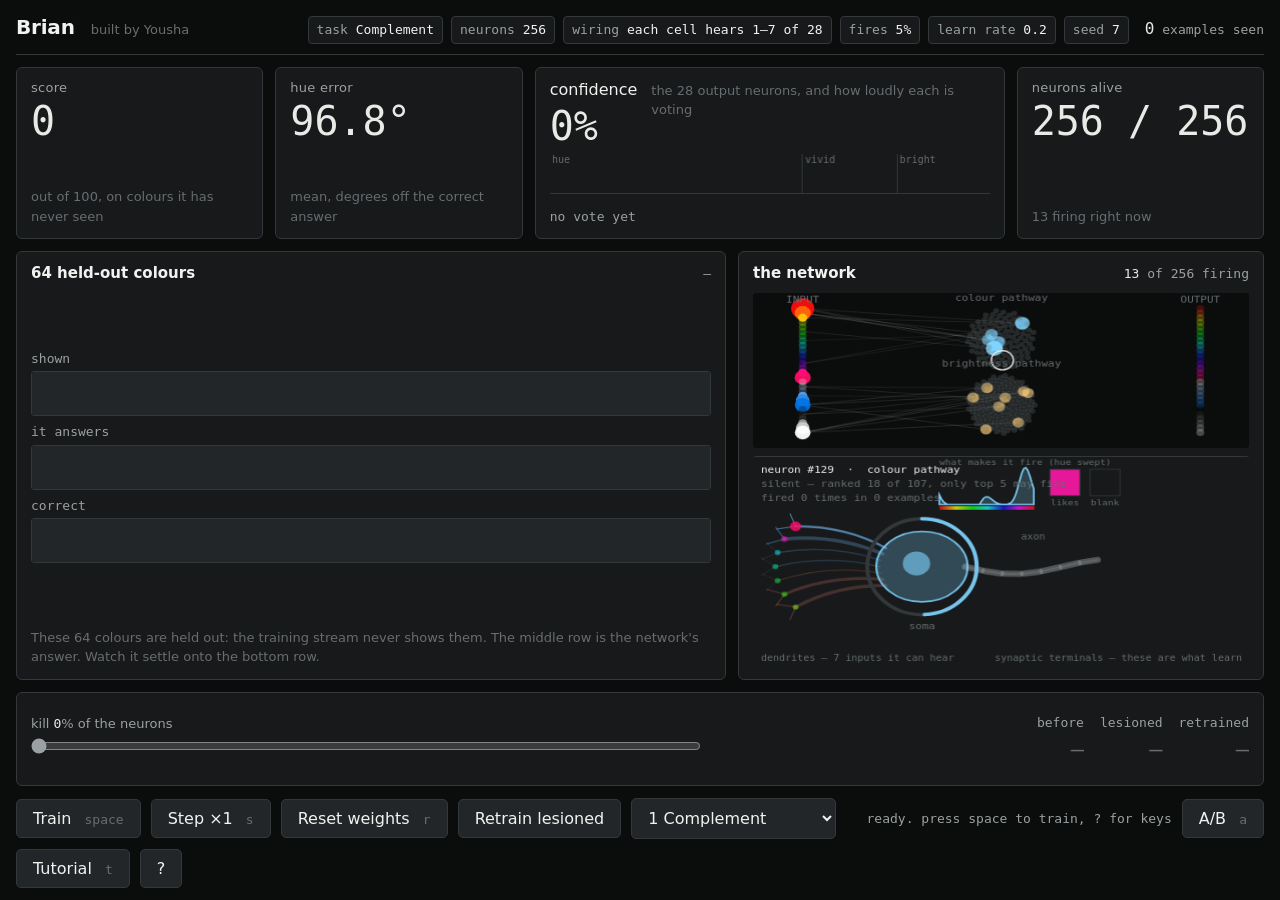
==== build-a-brain/presenter.html @ 02582eca "phase 1: presenter shell, shared.js extraction, verifier rewrite New presenter.html, presenter.css, " ====
<!DOCTYPE html>
<html lang="en">
<head>
<meta charset="UTF-8">
<meta name="viewport" content="width=device-width, initial-scale=1.0">
<title>Presenter</title>
<link rel="stylesheet" href="presenter.css">
</head>
<body>

<div id="shell">

  <header id="hdr">
    <h1 id="pBrainName">Brain</h1>
    <span class="owner" id="pOwner"></span>
    <div class="cfgstrip" id="pConfig"></div>
    <div id="pCounter"><b id="pSteps">0</b> examples seen</div>
  </header>

  <section id="metrics">
    <div class="card" id="scoreCard">
      <label for="mScore">score</label>
      <div class="metric" id="mScore">&mdash;</div>
      <div class="sub">out of 100, on colours it has never seen</div>
    </div>

    <div class="card" id="hueCard">
      <label>hue error</label>
      <div class="metric" id="mHue">&mdash;</div>
      <div class="sub">mean, degrees off the correct answer</div>
    </div>

    <div class="card" id="confCard">
      <div class="conftop">
        <div>
          <label>confidence</label>
          <div class="metric" id="mConf">&mdash;</div>
        </div>
        <div class="sub" style="margin:0" id="confHint">
          the 28 output neurons, and how loudly each is voting
        </div>
      </div>
      <canvas id="votes"></canvas>
      <div class="mono" id="mMode">&mdash;</div>
    </div>

    <div class="card" id="aliveCard">
      <label>neurons alive</label>
      <div class="metric" id="mAlive">&mdash;</div>
      <div class="sub" id="mFiring">&mdash;</div>
    </div>
  </section>

  <main id="main">

    <section id="gridPane">
      <div class="panehead">
        <h2>64 held-out colours</h2>
        <div class="mono" id="gridErr">&mdash;</div>
      </div>
      <div id="grid">
        <div class="gridrow"><label>shown</label><div class="strip" id="stripIn"></div></div>
        <div class="gridrow"><label id="labSays">it answers</label><div class="strip" id="stripGot"></div></div>
        <div class="gridrow"><label>correct</label><div class="strip" id="stripWant"></div></div>
      </div>
      <p class="note" id="gridNote">
        These 64 colours are held out: the training stream never shows them.
        The middle row is the network's answer. Watch it settle onto the bottom row.
      </p>
    </section>

    <section id="cellPane">
      <div class="panehead">
        <h2>the network</h2>
        <div class="mono" id="fireNote">&mdash;</div>
      </div>
      <canvas id="net"></canvas>
      <canvas id="cell"></canvas>
    </section>

  </main>

  <section id="controls">
    <div class="lesionwrap">
      <label for="pLesion">kill <b id="pLesLabel">0</b>% of the neurons</label>
      <input type="range" id="pLesion" min="0" max="95" step="5" value="0">
    </div>
    <svg id="lesionChart" width="300" height="72" role="img"
         aria-label="score against percentage of neurons killed"></svg>
    <div class="triple">
      <div><label>before</label><span id="sBefore" class="pending">&mdash;</span></div>
      <div><label>lesioned</label><span id="sAfter" class="pending">&mdash;</span></div>
      <div><label>retrained</label><span id="sRetrain" class="pending">&mdash;</span></div>
    </div>
  </section>

  <nav id="buttons">
    <button id="pTrain">Train <kbd>space</kbd></button>
    <button id="pStep">Step &times;1 <kbd>s</kbd></button>
    <button id="pReset">Reset weights <kbd>r</kbd></button>
    <button id="pRetrain">Retrain lesioned</button>
    <select id="pRelation" aria-label="which relation to learn"></select>
    <span class="spacer"></span>
    <span id="status"></span>
    <button id="pAB" aria-pressed="false">A/B <kbd>a</kbd></button>
    <button id="pTour">Tutorial <kbd>t</kbd></button>
    <button id="pHelp" aria-label="keyboard shortcuts">? </button>
  </nav>

</div>

<div id="help" class="overlay" hidden>
  <div class="sheet">
    <h2>Keyboard</h2>
    <div class="keys" id="keyList"></div>
    <p class="note">
      Everything on screen is read straight out of the running network.
      Nothing is a mock-up and nothing is pre-recorded.
    </p>
  </div>
</div>

<script src="colors.js"></script>
<script src="brain.js"></script>
<script src="config.js"></script>
<script src="shared.js"></script>
<script src="viz.js"></script>
<script src="neuronview.js"></script>
<script src="presenter.js"></script>
</body>
</html>
---- build-a-brain/presenter.css ----
/* ============================================================
   presenter.css — the conference shell.

   The subject under test is colour, so the interface has no hue in
   it anywhere. Every colour you see on this page is either a
   swatch of data or a neuron drawn by viz.js. The chrome itself is
   grey, on purpose: any accent hue would sit next to the colours
   being judged and make the demo lie.

   Reference is a lab instrument readout, not a dashboard.
   ============================================================ */

:root {
  --ink-0: #0B0C0C;   /* page */
  --ink-1: #17191A;   /* panel */
  --ink-2: #232628;   /* raised */
  --rule:  #33383B;   /* hairline */
  --text-hi:  #F2F3F1;
  --text-mid: #9BA1A3;
  --text-lo:  #676D70;
  --signal:   #E8EAE6;   /* live values only */

  --sans: -apple-system, "Segoe UI", system-ui, sans-serif;
  --mono: ui-monospace, "SF Mono", Menlo, Consolas, monospace;

  /* Sized for a projector at twelve metres. Nothing below 13px. */
  --t-metric: 40px;
  --t-title:  15px;
  --t-body:   16px;
  --t-meta:   13px;

  --gap: 12px;
}

* { box-sizing: border-box; }

html, body {
  margin: 0;
  height: 100%;
  overflow: hidden;              /* no scrollbar, ever */
}

body {
  background: var(--ink-0);
  color: var(--text-hi);
  font-family: var(--sans);
  font-size: var(--t-body);
  line-height: 1.5;
  -webkit-font-smoothing: antialiased;
}

/* Every number is monospace so it stops jittering as it updates.
   That is functional, not decorative. */
.mono, .metric, .num {
  font-family: var(--mono);
  font-variant-numeric: tabular-nums;
}

/* ---- the one screen -------------------------------------- */

#shell {
  height: 100vh;
  display: grid;
  grid-template-rows: auto auto minmax(0, 1fr) auto auto;
  gap: var(--gap);
  padding: var(--gap) 16px;
}

/* ---- header ---------------------------------------------- */

#hdr {
  display: flex;
  align-items: baseline;
  gap: 16px;
  padding-bottom: 10px;
  border-bottom: 1px solid var(--rule);
  min-height: 0;
}

#hdr h1 {
  font-size: 20px;
  font-weight: 600;
  margin: 0;
  letter-spacing: -0.01em;
}

#hdr .owner {
  font-size: var(--t-meta);
  color: var(--text-lo);
}

.cfgstrip {
  display: flex;
  gap: 8px;
  flex-wrap: wrap;
  margin-left: auto;
  align-items: baseline;
}

.chip {
  font-family: var(--mono);
  font-size: var(--t-meta);
  color: var(--text-mid);
  background: var(--ink-1);
  border: 1px solid var(--rule);
  border-radius: 4px;
  padding: 3px 8px;
  white-space: nowrap;
}

.chip b {
  color: var(--text-hi);
  font-weight: 500;
}

.chip.live b { color: var(--signal); }

#pCounter {
  font-family: var(--mono);
  font-size: var(--t-meta);
  color: var(--text-mid);
  white-space: nowrap;
}

#pCounter b {
  color: var(--signal);
  font-weight: 500;
  font-size: var(--t-body);
}

/* ---- metric row ------------------------------------------ */

#metrics {
  display: grid;
  grid-template-columns: 1fr 1fr 1.9fr 1fr;
  gap: var(--gap);
  min-height: 0;
}

.card {
  background: var(--ink-1);
  border: 1px solid var(--rule);
  border-radius: 6px;
  padding: 10px 14px 12px;
  display: flex;
  flex-direction: column;
  min-width: 0;
}

.card > label {
  font-size: var(--t-meta);
  color: var(--text-mid);
  text-transform: lowercase;
  letter-spacing: 0.02em;
  display: block;
}

.metric {
  font-size: var(--t-metric);
  line-height: 1.1;
  color: var(--signal);
  font-weight: 500;
  margin-top: 2px;
}

.card .sub {
  font-size: var(--t-meta);
  color: var(--text-lo);
  margin-top: auto;
}

/* The confidence card carries the vote distribution, which is the
   most important panel in the talk, so it gets the extra width. */

#confCard { position: relative; }

#confCard .conftop {
  display: flex;
  align-items: baseline;
  gap: 14px;
}

/* Explicit height. A canvas with no CSS height falls back to its
   150px intrinsic attribute height, which silently inflates the
   whole metric row. */
#votes {
  width: 100%;
  height: 50px;
  flex: none;
  display: block;
  margin: 6px 0 3px;
}

#mMode {
  font-size: var(--t-meta);
  color: var(--text-mid);
}

/* ---- main row -------------------------------------------- */

#main {
  display: grid;
  grid-template-columns: 1.35fr 1fr;
  gap: var(--gap);
  min-height: 0;
}

#gridPane, #cellPane {
  background: var(--ink-1);
  border: 1px solid var(--rule);
  border-radius: 6px;
  padding: 10px 14px 12px;
  display: flex;
  flex-direction: column;
  min-height: 0;
  min-width: 0;
}

.panehead {
  display: flex;
  align-items: baseline;
  justify-content: space-between;
  gap: 12px;
  margin-bottom: 8px;
}

.panehead h2 {
  font-size: var(--t-title);
  font-weight: 550;
  margin: 0;
  color: var(--text-hi);
}

.panehead .mono {
  font-size: var(--t-meta);
  color: var(--text-mid);
}

.panehead .mono b {
  color: var(--signal);
  font-weight: 500;
}

.note {
  font-size: var(--t-meta);
  color: var(--text-lo);
  margin: 8px 0 0;
  line-height: 1.5;
}

/* ---- the prediction grid: the signature element ---------- */

#grid {
  display: flex;
  flex-direction: column;
  gap: 6px;
  min-height: 0;
  flex: 1;
  justify-content: center;
}

.gridrow { min-height: 0; }

.gridrow > label {
  font-size: var(--t-meta);
  color: var(--text-mid);
  font-family: var(--mono);
  display: block;
  margin-bottom: 3px;
}

.strip {
  display: grid;
  grid-template-columns: repeat(64, 1fr);
  height: clamp(34px, 5vh, 58px);
  border: 1px solid var(--rule);
  border-radius: 3px;
  overflow: hidden;
}

.strip i {
  display: block;
  background: var(--ink-2);
}

/* Convergence should read as settling, not flickering. */
@media (prefers-reduced-motion: no-preference) {
  .strip i { transition: background-color 300ms linear; }
}

/* ---- the network pane ------------------------------------ */

#net {
  width: 100%;
  flex: 1;
  min-height: 120px;
  display: block;
  cursor: pointer;
  border-radius: 3px;
}

/* The single-cell view carries a lot of small labels, so it gets the
   larger share and a floor it cannot be squeezed below. */
#cell {
  width: 100%;
  flex: 1.35;
  min-height: 200px;
  display: block;
  border-top: 1px solid var(--rule);
  margin-top: 8px;
  border-radius: 3px;
}

/* ---- control row: lesion --------------------------------- */

#controls {
  background: var(--ink-1);
  border: 1px solid var(--rule);
  border-radius: 6px;
  padding: 10px 14px;
  display: grid;
  grid-template-columns: minmax(240px, 1.2fr) auto auto;
  gap: 18px;
  align-items: center;
  min-height: 0;
}

.lesionwrap > label {
  font-size: var(--t-meta);
  color: var(--text-mid);
  display: block;
  margin-bottom: 2px;
}

.lesionwrap label b {
  font-family: var(--mono);
  color: var(--signal);
  font-weight: 500;
}

input[type=range] {
  width: 100%;
  margin: 0;
  accent-color: var(--text-mid);   /* grey, not a hue */
  height: 22px;
}

#lesionChart { display: block; }

.triple {
  display: flex;
  gap: 16px;
  font-family: var(--mono);
  font-size: var(--t-meta);
}

.triple div { text-align: right; }

.triple label {
  display: block;
  color: var(--text-mid);
  font-size: var(--t-meta);
}

.triple span {
  color: var(--signal);
  font-size: 22px;
}

.triple .pending { color: var(--text-lo); }

/* ---- button row ------------------------------------------ */

#buttons {
  display: flex;
  gap: 10px;
  align-items: center;
  flex-wrap: wrap;
}

button, select {
  font-family: var(--sans);
  font-size: var(--t-body);
  color: var(--text-hi);
  background: var(--ink-2);
  border: 1px solid var(--rule);
  border-radius: 5px;
  padding: 9px 16px;
  cursor: pointer;
  line-height: 1.2;
}

button kbd {
  font-family: var(--mono);
  font-size: var(--t-meta);
  color: var(--text-lo);
  margin-left: 8px;
}

button[aria-pressed="true"] {
  background: var(--signal);
  color: var(--ink-0);
  border-color: var(--signal);
}

button[aria-pressed="true"] kbd { color: var(--ink-0); opacity: 0.65; }

button:disabled { opacity: 0.4; cursor: default; }

select { padding: 9px 12px; }

/* He will be driving this without looking at the trackpad, so the
   focus ring has to be unmissable and must never be suppressed. */
:focus { outline: none; }
:focus-visible,
input[type=range]:focus,
button:focus-visible,
select:focus-visible,
a:focus-visible {
  outline: 2px solid var(--signal);
  outline-offset: 2px;
}
.forced-focus {
  outline: 2px solid var(--signal);
  outline-offset: 2px;
}

.spacer { flex: 1; }

/* ---- overlays -------------------------------------------- */

.overlay {
  position: fixed;
  inset: 0;
  background: rgba(11, 12, 12, 0.88);
  z-index: 60;
  display: grid;
  place-items: center;
  padding: 40px;
}

.overlay[hidden] { display: none; }

.sheet {
  background: var(--ink-1);
  border: 1px solid var(--rule);
  border-radius: 8px;
  padding: 26px 30px;
  max-width: 720px;
  width: 100%;
}

.sheet h2 {
  font-size: 18px;
  margin: 0 0 16px;
  font-weight: 550;
}

.keys {
  display: grid;
  grid-template-columns: auto 1fr;
  gap: 8px 18px;
  align-items: baseline;
}

.keys kbd {
  font-family: var(--mono);
  font-size: var(--t-body);
  background: var(--ink-2);
  border: 1px solid var(--rule);
  border-radius: 4px;
  padding: 2px 9px;
  color: var(--signal);
  justify-self: start;
  white-space: nowrap;
}

.keys span { color: var(--text-mid); font-size: var(--t-body); }

.sheet .note { margin-top: 18px; }

/* ---- status line ----------------------------------------- */

#status {
  font-family: var(--mono);
  font-size: var(--t-meta);
  color: var(--text-mid);
  margin-left: 4px;
  white-space: nowrap;
  overflow: hidden;
  text-overflow: ellipsis;
  max-width: 40ch;
}
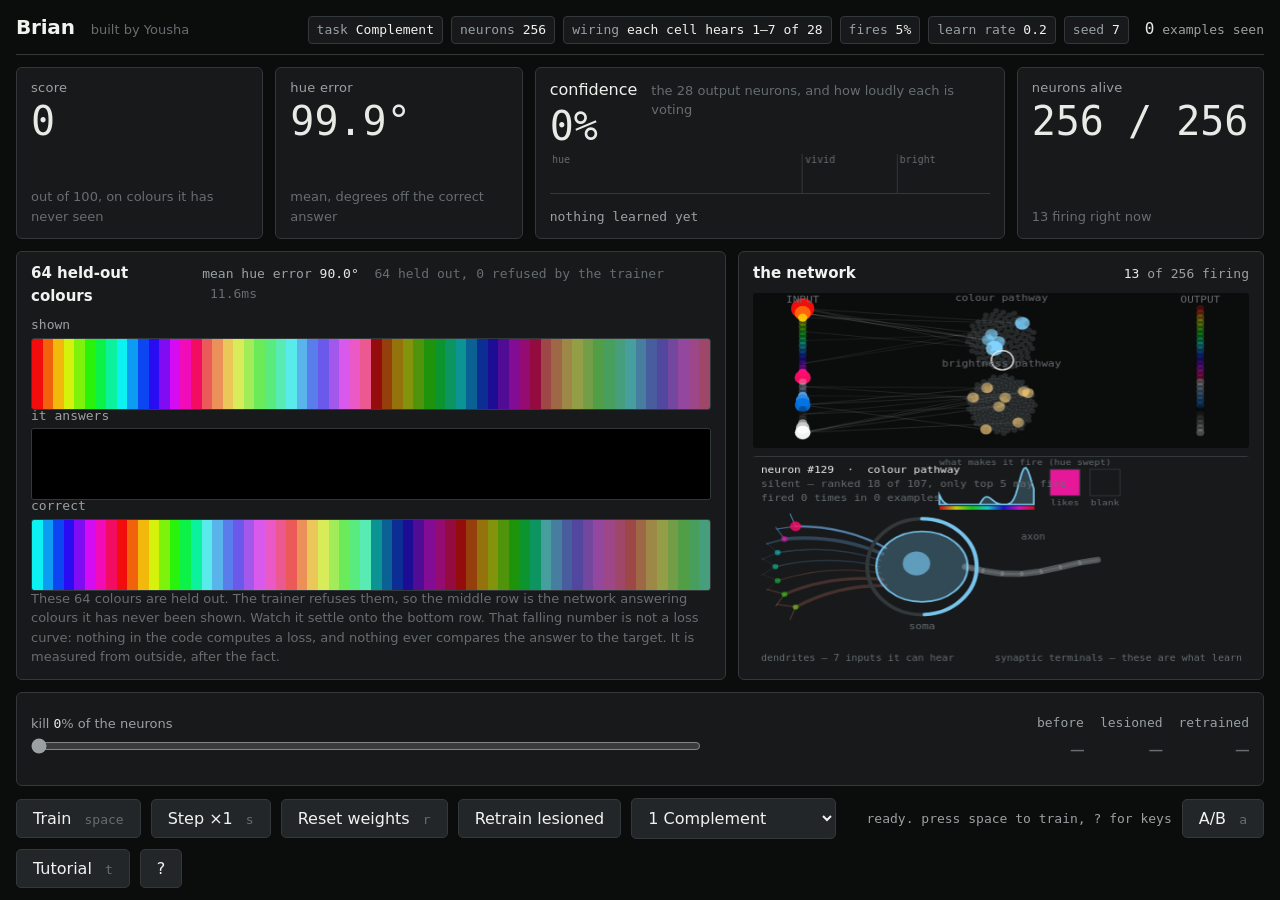
==== commit c30d7f8c: "phase 3: held-out prediction grid New probes.js: 64 fixed colours, 16 hues at four vividness and bri" ====
--- a/build-a-brain/presenter.html
+++ b/build-a-brain/presenter.html
@@ -64,8 +64,11 @@
         <div class="gridrow"><label>correct</label><div class="strip" id="stripWant"></div></div>
       </div>
       <p class="note" id="gridNote">
-        These 64 colours are held out: the training stream never shows them.
-        The middle row is the network's answer. Watch it settle onto the bottom row.
+        These 64 colours are held out. The trainer refuses them, so the middle row
+        is the network answering colours it has never been shown. Watch it settle
+        onto the bottom row. That falling number is not a loss curve: nothing in
+        the code computes a loss, and nothing ever compares the answer to the
+        target. It is measured from outside, after the fact.
       </p>
     </section>
 
@@ -124,6 +127,7 @@
 <script src="brain.js"></script>
 <script src="config.js"></script>
 <script src="shared.js"></script>
+<script src="probes.js"></script>
 <script src="viz.js"></script>
 <script src="neuronview.js"></script>
 <script src="presenter.js"></script>
--- a/build-a-brain/presenter.css
+++ b/build-a-brain/presenter.css
@@ -272,7 +272,7 @@
 .strip {
   display: grid;
   grid-template-columns: repeat(64, 1fr);
-  height: clamp(34px, 5vh, 58px);
+  height: clamp(40px, 8vh, 92px);
   border: 1px solid var(--rule);
   border-radius: 3px;
   overflow: hidden;
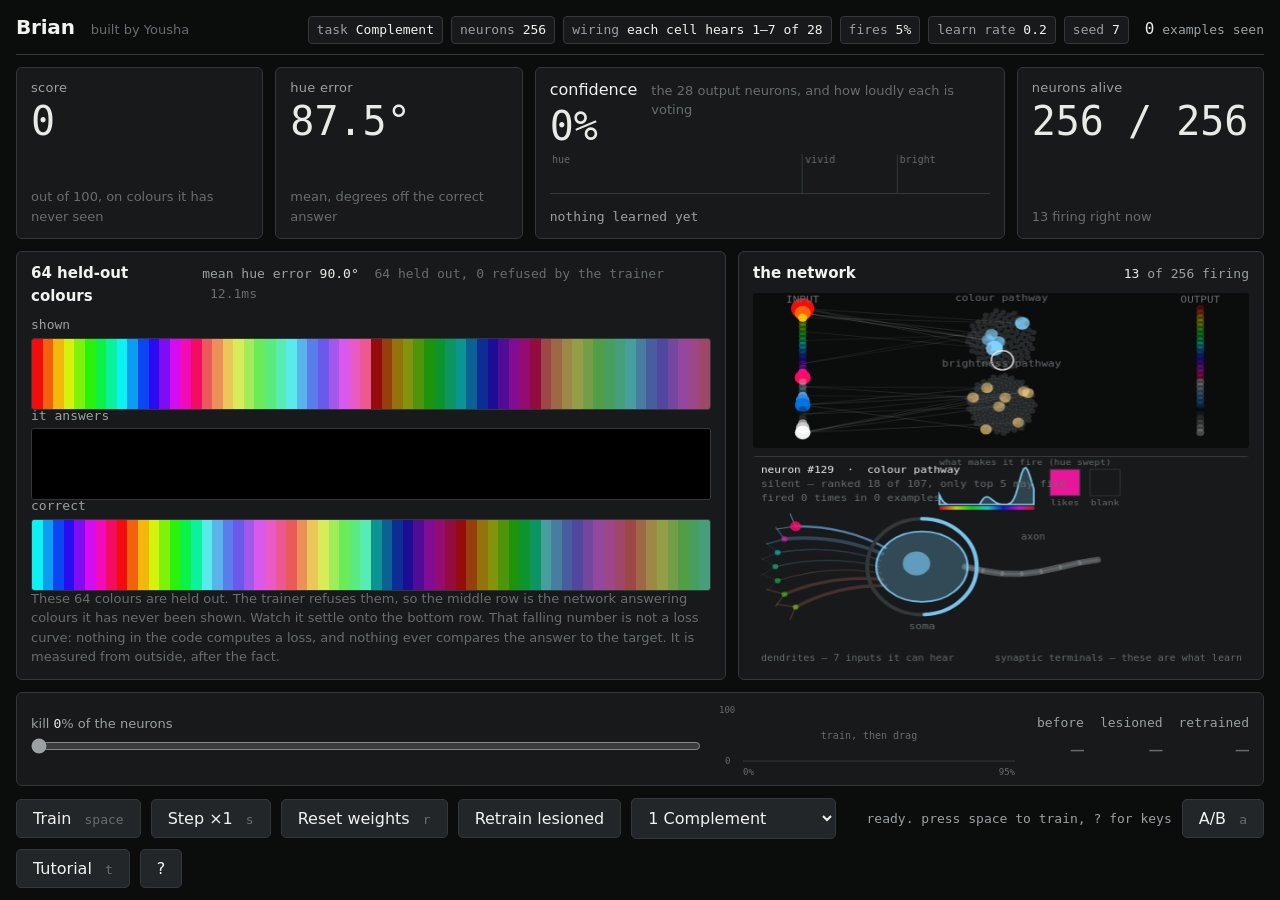
==== commit e87d502e: "phase 5: the twelve-stop guided tutorial New tour.js holding the content as a plain data array, and " ====
--- a/build-a-brain/presenter.html
+++ b/build-a-brain/presenter.html
@@ -123,6 +123,34 @@
   </div>
 </div>
 
+<!-- The tutorial spotlight: four rects around the hole rather than a
+     very large box-shadow, which breaks down at the viewport edges,
+     and several of these targets sit in corners. Four rects rather
+     than an SVG mask because the mask composited to nothing in
+     Chromium here and four rects are exactly computable. -->
+<svg id="spot" hidden aria-hidden="true">
+  <rect class="shade" id="spotTop"/>
+  <rect class="shade" id="spotBottom"/>
+  <rect class="shade" id="spotLeft"/>
+  <rect class="shade" id="spotRight"/>
+  <rect id="spotRing" rx="6"/>
+</svg>
+
+<div id="tourCard" hidden role="dialog" aria-label="tutorial">
+  <h3 id="tourTitle"></h3>
+  <p id="tourBody"></p>
+  <pre id="tourCode" class="mono" hidden></pre>
+  <div class="tourfoot">
+    <span class="mono" id="tourProgress">1 / 12</span>
+    <span class="mono" id="tourBusy" hidden>training…</span>
+    <span class="spacer"></span>
+    <button id="tourNarrate" aria-pressed="false">Narrate</button>
+    <button id="tourBack">Back</button>
+    <button id="tourNext">Next</button>
+    <button id="tourQuit">Esc</button>
+  </div>
+</div>
+
 <script src="colors.js"></script>
 <script src="brain.js"></script>
 <script src="config.js"></script>
@@ -130,6 +158,8 @@
 <script src="probes.js"></script>
 <script src="viz.js"></script>
 <script src="neuronview.js"></script>
+<script src="tour.js"></script>
+<script src="tour-ui.js"></script>
 <script src="presenter.js"></script>
 </body>
 </html>
--- a/build-a-brain/presenter.css
+++ b/build-a-brain/presenter.css
@@ -491,3 +491,104 @@
   text-overflow: ellipsis;
   max-width: 40ch;
 }
+
+/* ---- the tutorial ---------------------------------------- */
+
+#spot {
+  position: fixed;
+  inset: 0;
+  width: 100vw;
+  height: 100vh;
+  z-index: 70;
+  cursor: pointer;
+}
+
+#spot[hidden] { display: none; }
+
+.shade {
+  fill: #0B0C0C;
+  fill-opacity: 0.72;
+}
+
+#spotRing {
+  fill: none;
+  stroke: var(--rule);
+  stroke-width: 1;
+}
+
+@media (prefers-reduced-motion: no-preference) {
+  .shade, #spotRing {
+    transition: x 240ms ease, y 240ms ease, width 240ms ease, height 240ms ease;
+  }
+}
+
+#tourCard {
+  position: fixed;
+  z-index: 80;
+  width: 460px;
+  max-width: calc(100vw - 24px);
+  background: var(--ink-1);
+  border: 1px solid var(--rule);
+  border-radius: 8px;
+  padding: 20px 22px 16px;
+  box-shadow: 0 18px 48px rgba(0, 0, 0, 0.55);
+}
+
+#tourCard[hidden] { display: none; }
+
+#tourCard h3 {
+  font-size: 18px;
+  font-weight: 600;
+  margin: 0 0 10px;
+  color: var(--text-hi);
+  line-height: 1.35;
+}
+
+/* Sixty characters is the readable maximum, and it is also what
+   stops the card growing wider than the thing it points at. */
+#tourCard p {
+  font-size: var(--t-body);
+  line-height: 1.5;
+  color: var(--text-mid);
+  margin: 0;
+  max-width: 60ch;
+}
+
+#tourCode {
+  font-family: var(--mono);
+  font-size: var(--t-meta);
+  color: var(--signal);
+  background: var(--ink-0);
+  border: 1px solid var(--rule);
+  border-radius: 4px;
+  padding: 8px 10px;
+  margin: 12px 0 0;
+  overflow-x: auto;
+  white-space: pre;
+}
+
+#tourCode[hidden] { display: none; }
+
+.tourfoot {
+  display: flex;
+  align-items: center;
+  gap: 8px;
+  margin-top: 16px;
+  padding-top: 12px;
+  border-top: 1px solid var(--rule);
+}
+
+.tourfoot .mono {
+  font-size: var(--t-meta);
+  color: var(--text-lo);
+}
+
+#tourBusy { color: var(--signal); }
+#tourBusy[hidden] { display: none; }
+
+.tourfoot button {
+  padding: 7px 14px;
+  font-size: var(--t-meta);
+}
+
+#tourNext { background: var(--signal); color: var(--ink-0); border-color: var(--signal); }
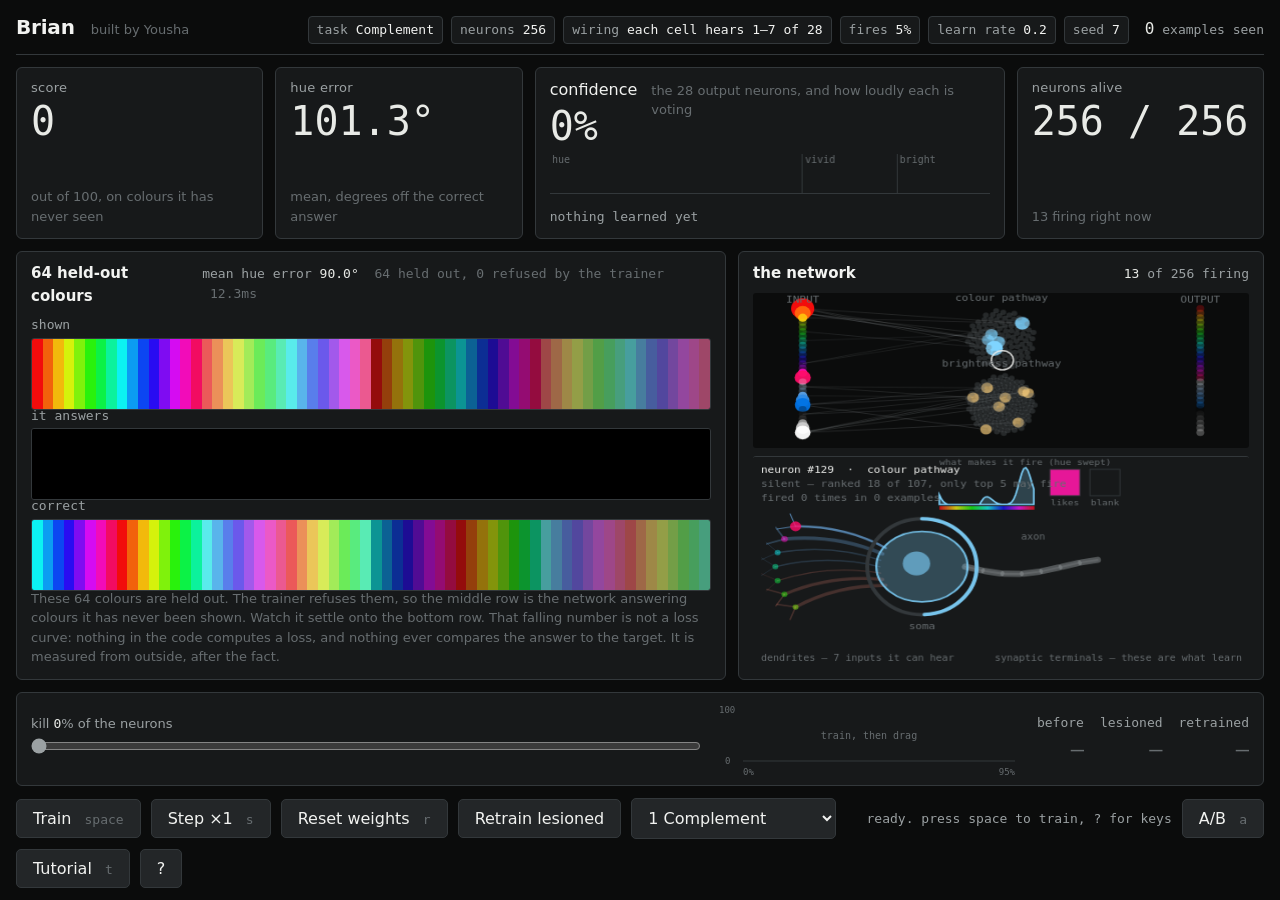
==== commit b01e3e81: "phase 6: A/B split screen with a shared example stream New ab.js. Two brains, one config difference," ====
--- a/build-a-brain/presenter.html
+++ b/build-a-brain/presenter.html
@@ -83,6 +83,19 @@
 
   </main>
 
+  <section id="ab" hidden>
+    <div class="abbar">
+      <select id="abPreset" aria-label="which comparison to run"></select>
+      <button id="abRun">Run both</button>
+      <button id="abReset">Reset both</button>
+      <span class="mono" id="abStream"></span>
+      <span class="mono"><b id="abCount">0</b> fed</span>
+      <span class="spacer"></span>
+      <span class="mono" id="abNote"></span>
+    </div>
+    <div id="abCols"></div>
+  </section>
+
   <section id="controls">
     <div class="lesionwrap">
       <label for="pLesion">kill <b id="pLesLabel">0</b>% of the neurons</label>
@@ -158,6 +171,7 @@
 <script src="probes.js"></script>
 <script src="viz.js"></script>
 <script src="neuronview.js"></script>
+<script src="ab.js"></script>
 <script src="tour.js"></script>
 <script src="tour-ui.js"></script>
 <script src="presenter.js"></script>
--- a/build-a-brain/presenter.css
+++ b/build-a-brain/presenter.css
@@ -592,3 +592,138 @@
 }
 
 #tourNext { background: var(--signal); color: var(--ink-0); border-color: var(--signal); }
+
+/* ---- A/B mode --------------------------------------------
+   #main and #ab share grid row 3, and only one of them is ever
+   displayed. The metric row and the control row collapse to nothing
+   because an auto-sized grid row with a display:none item has no
+   height. */
+
+#hdr      { grid-row: 1; }
+#metrics  { grid-row: 2; }
+#main     { grid-row: 3; }
+#ab       { grid-row: 3; }
+#controls { grid-row: 4; }
+#buttons  { grid-row: 5; }
+
+#ab {
+  display: flex;
+  flex-direction: column;
+  gap: var(--gap);
+  min-height: 0;
+}
+
+#ab[hidden] { display: none; }
+
+body.abmode #metrics,
+body.abmode #main,
+body.abmode #controls { display: none; }
+
+.abbar {
+  display: flex;
+  align-items: center;
+  gap: 12px;
+  flex-wrap: wrap;
+}
+
+.abbar .mono {
+  font-size: var(--t-meta);
+  color: var(--text-mid);
+}
+
+.abbar .mono b { color: var(--signal); font-weight: 500; }
+
+#abNote {
+  color: var(--text-lo);
+  text-align: right;
+}
+
+#abCols {
+  display: grid;
+  grid-template-columns: 1fr 1fr;
+  gap: var(--gap);
+  min-height: 0;
+  flex: 1;
+}
+
+.abcol {
+  background: var(--ink-1);
+  border: 1px solid var(--rule);
+  border-radius: 6px;
+  padding: 10px 14px 12px;
+  display: flex;
+  flex-direction: column;
+  gap: 8px;
+  min-width: 0;
+  min-height: 0;
+}
+
+.abhead2 {
+  display: flex;
+  align-items: baseline;
+  gap: 10px;
+}
+
+.abbadge {
+  font-family: var(--mono);
+  font-size: var(--t-body);
+  font-weight: 600;
+  color: var(--ink-0);
+  background: var(--signal);
+  border-radius: 4px;
+  padding: 1px 9px;
+}
+
+.abwhat {
+  font-size: var(--t-title);
+  color: var(--text-hi);
+}
+
+.abmets {
+  display: grid;
+  grid-template-columns: repeat(4, 1fr);
+  gap: 10px;
+}
+
+.abmet label {
+  display: block;
+  font-size: var(--t-meta);
+  color: var(--text-mid);
+}
+
+.abvalue {
+  font-size: 28px;
+  line-height: 1.15;
+  color: var(--signal);
+  font-weight: 500;
+  white-space: nowrap;
+}
+
+.abvotes {
+  width: 100%;
+  height: 44px;
+  display: block;
+}
+
+.abmode {
+  font-size: var(--t-meta);
+  color: var(--text-mid);
+}
+
+.abrow > label {
+  display: block;
+  font-family: var(--mono);
+  font-size: var(--t-meta);
+  color: var(--text-mid);
+  margin-bottom: 2px;
+}
+
+.abstrip {
+  height: clamp(34px, 7vh, 88px);
+}
+
+/* Push the three strips to the bottom of the column so it is not
+   half empty. Note this cannot be done with .abrow:first-of-type:
+   :first-of-type matches by element type, and the first div in the
+   column is the header, not a row. */
+.abmode { margin-bottom: auto; }
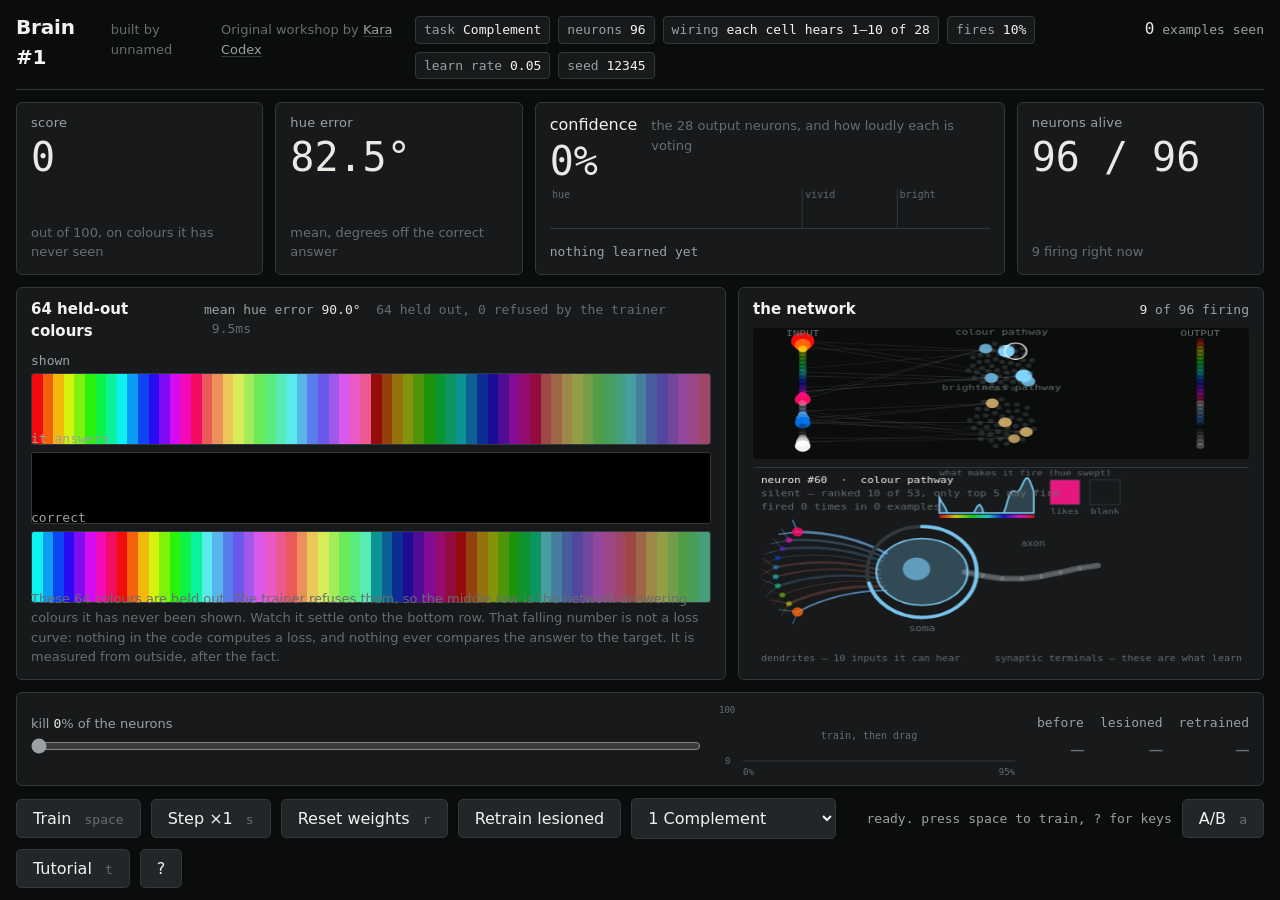
==== commit 8fd4d95a: "phase 9: attribution, licence note, upstream PR branch, docs LICENSE-NOTE.md states the position pla" ====
--- a/build-a-brain/presenter.html
+++ b/build-a-brain/presenter.html
@@ -13,6 +13,10 @@
   <header id="hdr">
     <h1 id="pBrainName">Brain</h1>
     <span class="owner" id="pOwner"></span>
+    <!-- Stays on screen for the whole talk. -->
+    <span class="credit">Original workshop by
+      <a href="https://github.com/machinesbefree/learning"
+         target="_blank" rel="noopener">Kara Codex</a></span>
     <div class="cfgstrip" id="pConfig"></div>
     <div id="pCounter"><b id="pSteps">0</b> examples seen</div>
   </header>
--- a/build-a-brain/presenter.css
+++ b/build-a-brain/presenter.css
@@ -727,3 +727,21 @@
    :first-of-type matches by element type, and the first div in the
    column is the header, not a row. */
 .abmode { margin-bottom: auto; }
+
+/* ---- attribution -----------------------------------------
+   On screen for the entire talk, quiet enough not to compete with
+   the data and legible enough to actually be read. */
+
+#hdr .credit {
+  font-size: var(--t-meta);
+  color: var(--text-lo);
+}
+
+#hdr .credit a {
+  color: var(--text-mid);
+  text-decoration: underline;
+  text-decoration-color: var(--rule);
+  text-underline-offset: 2px;
+}
+
+#hdr .credit a:hover { color: var(--text-hi); }
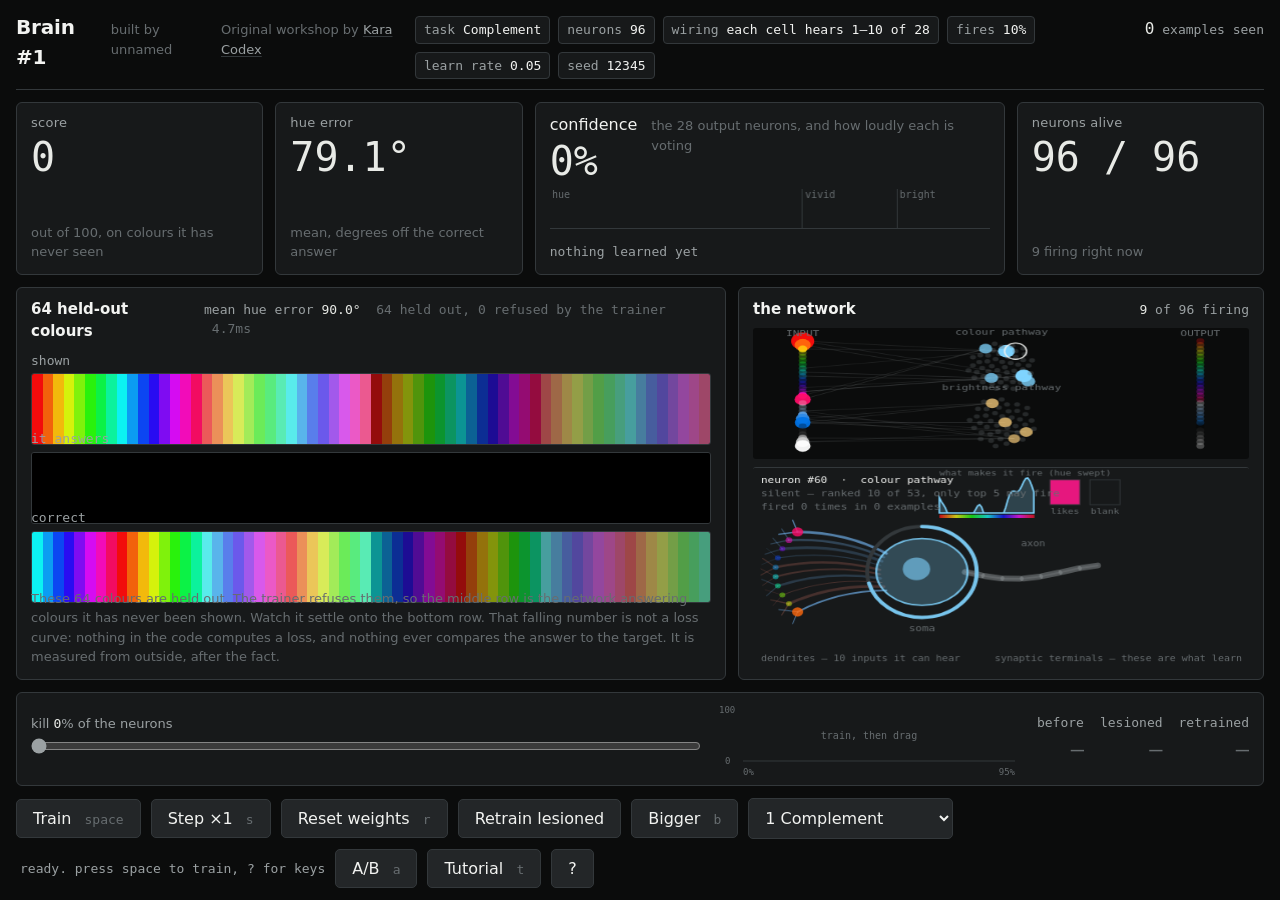
==== commit 2af9d071: "add big mode: hand the grid's half of the screen to the network New Bigger button on `b`. The networ" ====
--- a/build-a-brain/presenter.html
+++ b/build-a-brain/presenter.html
@@ -119,6 +119,7 @@
     <button id="pStep">Step &times;1 <kbd>s</kbd></button>
     <button id="pReset">Reset weights <kbd>r</kbd></button>
     <button id="pRetrain">Retrain lesioned</button>
+    <button id="pBig" aria-pressed="false">Bigger <kbd>b</kbd></button>
     <select id="pRelation" aria-label="which relation to learn"></select>
     <span class="spacer"></span>
     <span id="status"></span>
--- a/build-a-brain/presenter.css
+++ b/build-a-brain/presenter.css
@@ -745,3 +745,24 @@
 }
 
 #hdr .credit a:hover { color: var(--text-hi); }
+
+/* ---- big mode --------------------------------------------
+   Hand the prediction grid's half of the screen to the network, for
+   showing a room the actual cell and the wires it has built. The
+   crowd view and the single cell both roughly double in width, which
+   is what lengthens the dendrites and spreads the terminals out.
+
+   Note the soma itself does not grow: neuronview.js caps its radius
+   at 46px and is already at that cap in the normal layout. What gets
+   bigger is everything around it. */
+
+body.bigmode #gridPane { display: none; }
+
+body.bigmode #main { grid-template-columns: 1fr; }
+
+/* The single cell carries the fine detail, so it takes most of the
+   extra height. The crowd view keeps a floor, because viz.js sizes its
+   two pools by min(w * 0.16, h * 0.19): starve it of height and the
+   pools collapse into small blobs no matter how wide the pane is. */
+body.bigmode #net  { flex: 1; min-height: 190px; }
+body.bigmode #cell { flex: 2; min-height: 250px; }
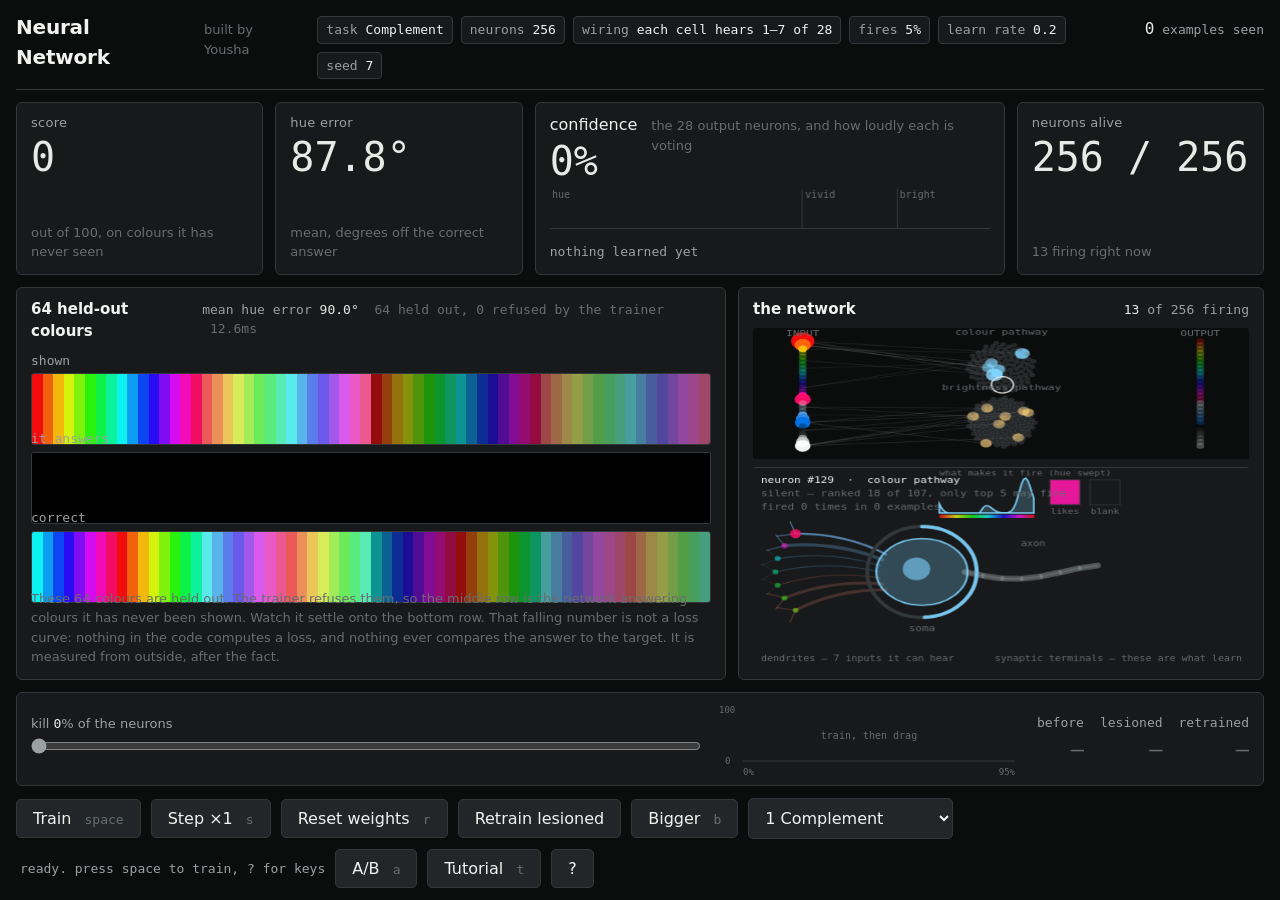
==== commit 920d840b: "remove the attribution line from the presenter header Taken out of the interface on request, along w" ====
--- a/build-a-brain/presenter.html
+++ b/build-a-brain/presenter.html
@@ -13,10 +13,6 @@
   <header id="hdr">
     <h1 id="pBrainName">Brain</h1>
     <span class="owner" id="pOwner"></span>
-    <!-- Stays on screen for the whole talk. -->
-    <span class="credit">Original workshop by
-      <a href="https://github.com/machinesbefree/learning"
-         target="_blank" rel="noopener">Kara Codex</a></span>
     <div class="cfgstrip" id="pConfig"></div>
     <div id="pCounter"><b id="pSteps">0</b> examples seen</div>
   </header>
--- a/build-a-brain/presenter.css
+++ b/build-a-brain/presenter.css
@@ -728,24 +728,6 @@
    column is the header, not a row. */
 .abmode { margin-bottom: auto; }
 
-/* ---- attribution -----------------------------------------
-   On screen for the entire talk, quiet enough not to compete with
-   the data and legible enough to actually be read. */
-
-#hdr .credit {
-  font-size: var(--t-meta);
-  color: var(--text-lo);
-}
-
-#hdr .credit a {
-  color: var(--text-mid);
-  text-decoration: underline;
-  text-decoration-color: var(--rule);
-  text-underline-offset: 2px;
-}
-
-#hdr .credit a:hover { color: var(--text-hi); }
-
 /* ---- big mode --------------------------------------------
    Hand the prediction grid's half of the screen to the network, for
    showing a room the actual cell and the wires it has built. The
@@ -756,13 +738,22 @@
    at 46px and is already at that cap in the normal layout. What gets
    bigger is everything around it. */
 
-body.bigmode #gridPane { display: none; }
+/* Width was never the problem. viz.js spreads the input column over
+   80 per cent of the canvas HEIGHT, and sizes each pool by
+   min(w * 0.16, h * 0.19), so a short canvas jams everything toward
+   the middle however wide it is. The original lab UI looks open
+   because it gives that canvas about 560px of height.
+
+   So big mode gives the height away: the metric row and the control
+   row go too, not just the grid. Everything comes straight back on the
+   second press of b. */
+body.bigmode #gridPane,
+body.bigmode #metrics,
+body.bigmode #controls { display: none; }
 
 body.bigmode #main { grid-template-columns: 1fr; }
 
-/* The single cell carries the fine detail, so it takes most of the
-   extra height. The crowd view keeps a floor, because viz.js sizes its
-   two pools by min(w * 0.16, h * 0.19): starve it of height and the
-   pools collapse into small blobs no matter how wide the pane is. */
-body.bigmode #net  { flex: 1; min-height: 190px; }
-body.bigmode #cell { flex: 2; min-height: 250px; }
+/* Same proportions as the lab UI: the crowd view takes all the height
+   that is going, and the single cell sits under it at a fixed height. */
+body.bigmode #net  { flex: 1; min-height: 260px; }
+body.bigmode #cell { flex: none; height: 260px; min-height: 260px; }
